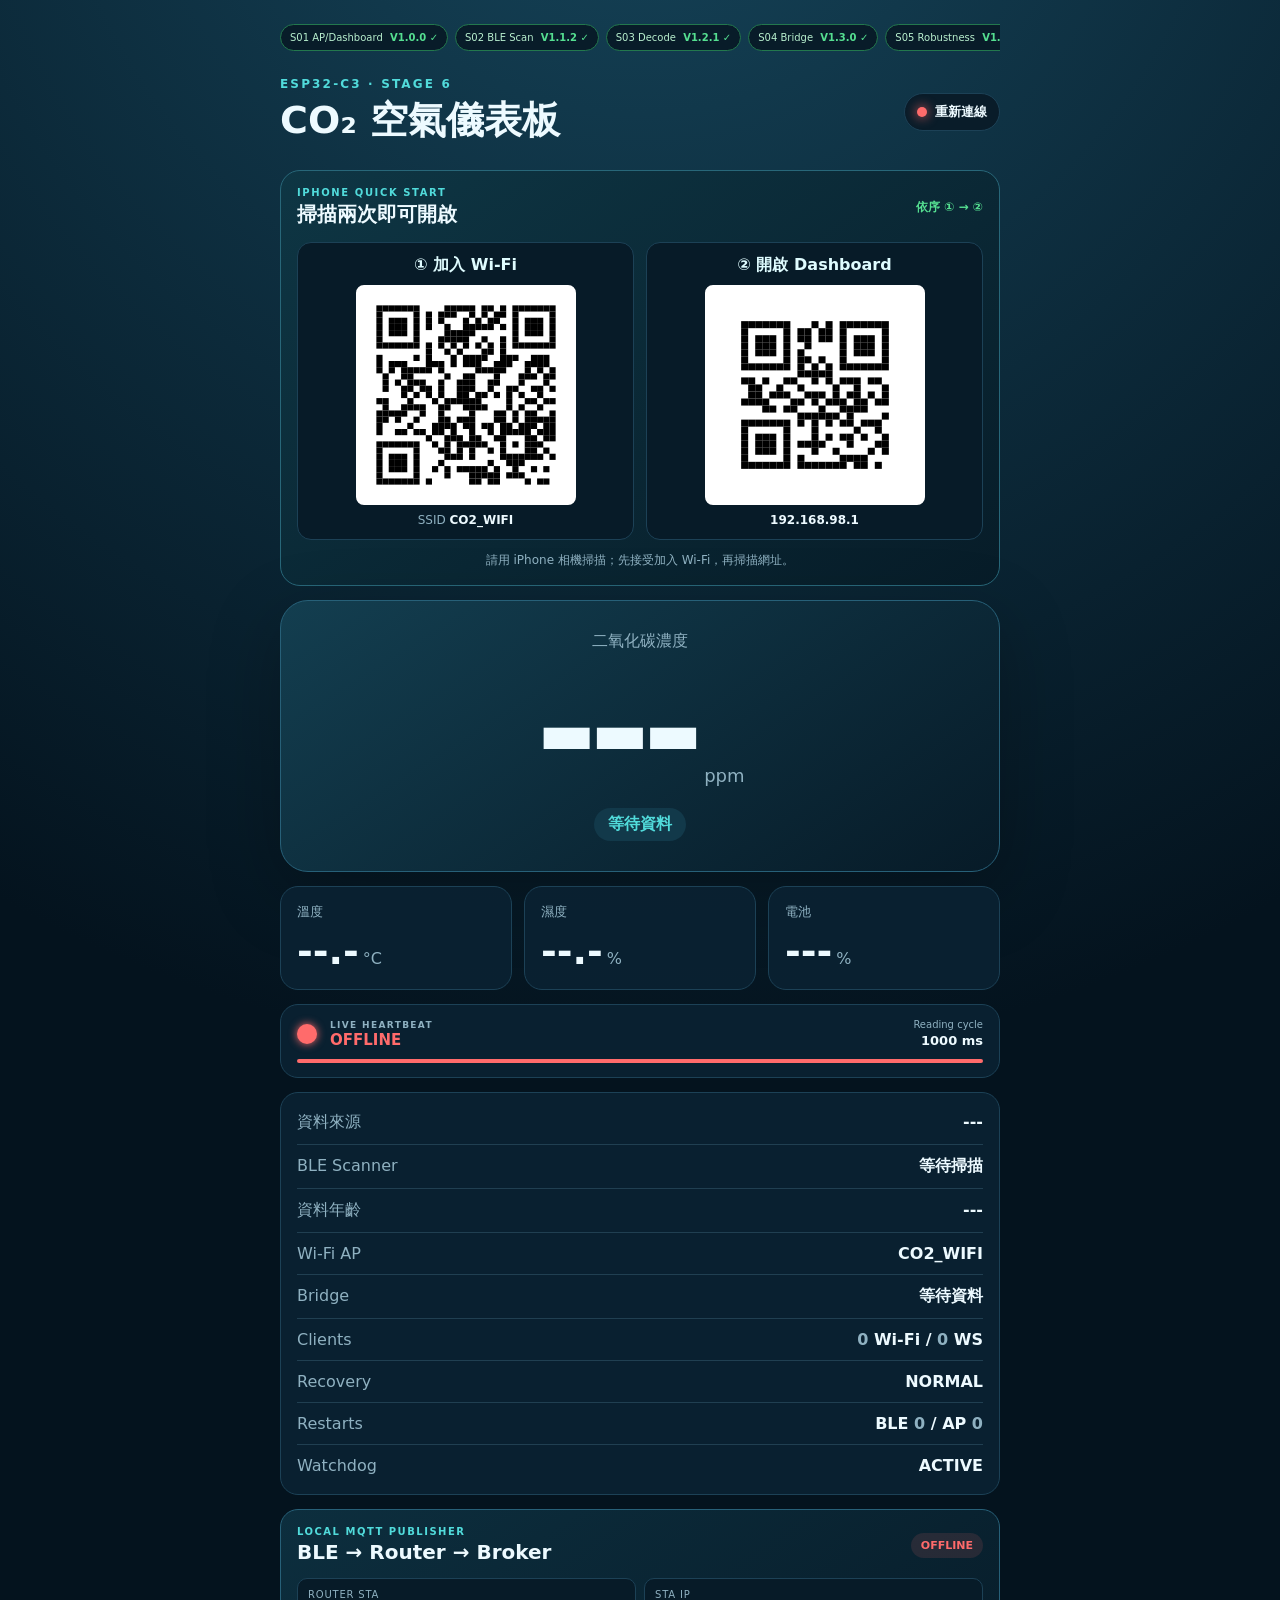
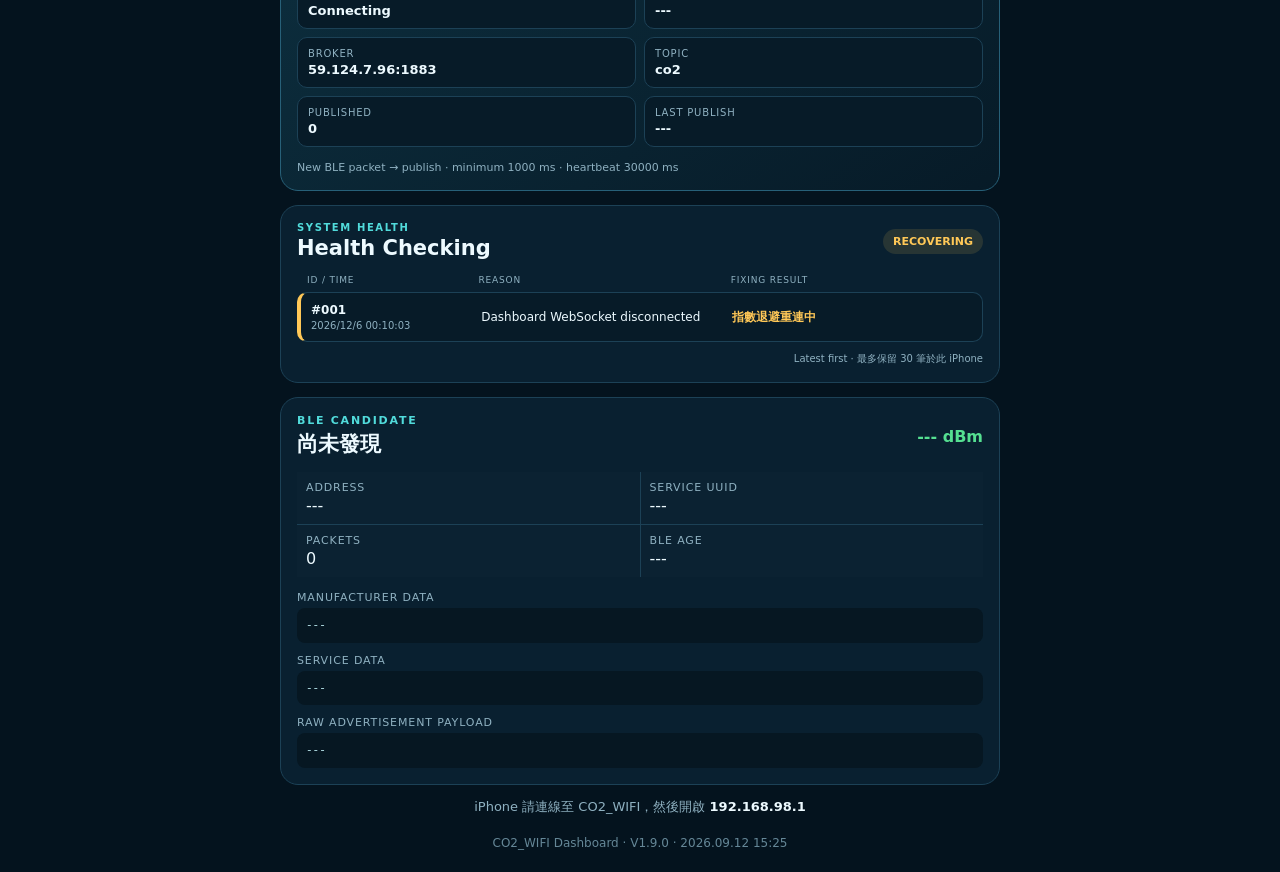
==== data/index.html @ e79537ef "Initial CO2_WIFI gateway and remote dashboard" ====
<!doctype html>
<html lang="zh-Hant">
<head>
  <meta charset="utf-8">
  <meta name="viewport" content="width=device-width,initial-scale=1,viewport-fit=cover">
  <meta name="theme-color" content="#071b2a">
  <title>CO2_WIFI Dashboard V1.9.0 2026.09.12 15:25</title>
  <link rel="stylesheet" href="style.css">
</head>
<body>
  <main class="shell">
    <nav class="task-line" aria-label="Project stages and versions">
      <span class="done">S01 AP/Dashboard <b>V1.0.0 ✓</b></span>
      <span class="done">S02 BLE Scan <b>V1.1.2 ✓</b></span>
      <span class="done">S03 Decode <b>V1.2.1 ✓</b></span>
      <span class="done">S04 Bridge <b>V1.3.0 ✓</b></span>
      <span class="done">S05 Robustness <b>V1.4.3 ✓</b></span>
      <span class="active">S06 Local MQTT <b>V1.9.0 ●</b></span>
    </nav>
    <header>
      <div>
        <p class="eyebrow">ESP32-C3 · STAGE 6</p>
        <h1>CO₂ 空氣儀表板</h1>
      </div>
      <div id="connection" class="status connecting"><span></span><strong>連線中</strong></div>
    </header>

    <section class="qr-panel" aria-labelledby="qr-title">
      <div class="qr-heading"><div><p>IPHONE QUICK START</p><h2 id="qr-title">掃描兩次即可開啟</h2></div><span>依序 ① → ②</span></div>
      <div class="qr-grid">
        <article>
          <b>① 加入 Wi-Fi</b>
          <img src="qr_wifi.svg" alt="加入 CO2_WIFI 的 Wi-Fi QR Code" width="220" height="220">
          <p>SSID <strong>CO2_WIFI</strong></p>
        </article>
        <article>
          <b>② 開啟 Dashboard</b>
          <img src="qr_dashboard.svg" alt="開啟 192.168.98.1 Dashboard 的 QR Code" width="220" height="220">
          <p><strong>192.168.98.1</strong></p>
        </article>
      </div>
      <p class="qr-note">請用 iPhone 相機掃描；先接受加入 Wi-Fi，再掃描網址。</p>
    </section>

    <section class="hero" aria-labelledby="co2-label">
      <p id="co2-label">二氧化碳濃度</p>
      <div><strong id="co2">---</strong><span>ppm</span></div>
      <p id="quality" class="quality">等待資料</p>
    </section>

    <section class="metrics">
      <article><p>溫度</p><strong id="temperature">--.-</strong><span>°C</span></article>
      <article><p>濕度</p><strong id="humidity">--.-</strong><span>%</span></article>
      <article><p>電池</p><strong id="battery">---</strong><span>%</span></article>
    </section>

    <section id="heartbeat-card" class="heartbeat-card waiting" aria-label="Live heartbeat and reading cycle">
      <div class="heartbeat-main"><span class="breathing-led" aria-hidden="true"></span><div><p>LIVE HEARTBEAT</p><strong id="heartbeat-state">WAITING</strong></div></div>
      <div class="cycle-info"><span>Reading cycle</span><strong id="cycle-period">1000 ms</strong></div>
      <div class="cycle-track" aria-hidden="true"><span id="cycle-progress"></span></div>
    </section>

    <section class="system">
      <div><span>資料來源</span><strong id="source">---</strong></div>
      <div><span>BLE Scanner</span><strong id="ble">等待掃描</strong></div>
      <div><span>資料年齡</span><strong id="age">---</strong></div>
      <div><span>Wi-Fi AP</span><strong>CO2_WIFI</strong></div>
      <div><span>Bridge</span><strong id="bridge">等待資料</strong></div>
      <div><span>Clients</span><strong><span id="wifi-clients">0</span> Wi-Fi / <span id="ws-clients">0</span> WS</strong></div>
      <div><span>Recovery</span><strong id="recovery">NORMAL</strong></div>
      <div><span>Restarts</span><strong>BLE <span id="ble-restarts">0</span> / AP <span id="ap-restarts">0</span></strong></div>
      <div><span>Watchdog</span><strong id="watchdog">ACTIVE</strong></div>
    </section>

    <section class="mqtt-panel" aria-labelledby="mqtt-title">
      <div class="mqtt-heading"><div><p>LOCAL MQTT PUBLISHER</p><h2 id="mqtt-title">BLE → Router → Broker</h2></div><strong id="mqtt-status" class="mqtt-offline">OFFLINE</strong></div>
      <dl>
        <div><dt>Router STA</dt><dd id="sta-status">Connecting</dd></div>
        <div><dt>STA IP</dt><dd id="sta-ip">---</dd></div>
        <div><dt>Broker</dt><dd id="mqtt-broker">59.124.7.96:1883</dd></div>
        <div><dt>Topic</dt><dd id="mqtt-topic">co2</dd></div>
        <div><dt>Published</dt><dd id="mqtt-count">0</dd></div>
        <div><dt>Last publish</dt><dd id="mqtt-age">---</dd></div>
      </dl>
      <p class="mqtt-rule">New BLE packet → publish · minimum 1000 ms · heartbeat 30000 ms</p>
    </section>

    <section class="health-panel" aria-labelledby="health-title">
      <div class="health-heading">
        <div><p>SYSTEM HEALTH</p><h2 id="health-title">Health Checking</h2></div>
        <strong id="health-summary" class="health-ok">HEALTHY</strong>
      </div>
      <div class="health-columns" aria-hidden="true"><span>ID / TIME</span><span>REASON</span><span>FIXING RESULT</span></div>
      <ol id="health-history" class="health-history">
        <li class="health-empty">No failure history</li>
      </ol>
      <p class="health-note">Latest first · 最多保留 30 筆於此 iPhone</p>
    </section>

    <section class="ble-panel">
      <div class="panel-title"><div><p>BLE CANDIDATE</p><h2 id="ble-name">尚未發現</h2></div><strong id="ble-rssi">--- dBm</strong></div>
      <dl>
        <div><dt>Address</dt><dd id="ble-address">---</dd></div>
        <div><dt>Service UUID</dt><dd id="ble-uuid">---</dd></div>
        <div><dt>Packets</dt><dd id="ble-count">0</dd></div>
        <div><dt>BLE age</dt><dd id="ble-age">---</dd></div>
      </dl>
      <label>Manufacturer Data</label><code id="ble-manufacturer">---</code>
      <label>Service Data</label><code id="ble-service-data">---</code>
      <label>Raw Advertisement Payload</label><code id="ble-raw">---</code>
    </section>

    <p class="hint">iPhone 請連線至 CO2_WIFI，然後開啟 <strong>192.168.98.1</strong></p>
    <footer>CO2_WIFI Dashboard · V1.9.0 · 2026.09.12 15:25</footer>
  </main>
  <script src="app.js"></script>
</body>
</html>
---- data/style.css ----
:root{color-scheme:dark;--bg:#04131e;--panel:#0b2232;--line:#1c4156;--text:#edfaff;--muted:#8fb1c1;--cyan:#51dbdb;--green:#55df91;--amber:#ffc857;--red:#ff6b6b}*{box-sizing:border-box}body{margin:0;min-height:100vh;background:radial-gradient(circle at 50% -10%,#16465c 0,var(--bg) 47%);color:var(--text);font-family:ui-rounded,"SF Pro Rounded",system-ui,sans-serif}.shell{width:min(760px,100%);margin:auto;padding:calc(24px + env(safe-area-inset-top)) 20px calc(22px + env(safe-area-inset-bottom))}header{display:flex;align-items:center;justify-content:space-between;gap:16px;margin-bottom:24px}.eyebrow{margin:0;color:var(--cyan);font-size:12px;font-weight:800;letter-spacing:.18em}h1{margin:4px 0 0;font-size:clamp(25px,7vw,38px)}.status{display:flex;align-items:center;gap:8px;border:1px solid var(--line);border-radius:999px;padding:9px 12px;background:#091c29;font-size:13px;white-space:nowrap}.status span{width:10px;height:10px;border-radius:50%;background:var(--amber);box-shadow:0 0 12px var(--amber)}.status.live span{background:var(--green);box-shadow:0 0 12px var(--green)}.status.stale span{background:var(--amber)}.status.offline span{background:var(--red);box-shadow:0 0 12px var(--red)}.hero{text-align:center;border:1px solid #276078;border-radius:28px;padding:30px 18px;background:linear-gradient(145deg,rgba(20,65,83,.9),rgba(7,27,40,.94));box-shadow:0 22px 70px rgba(0,0,0,.25)}.hero p{margin:0;color:var(--muted)}.hero div{display:flex;justify-content:center;align-items:baseline;gap:9px;margin:3px 0}.hero strong{font-size:clamp(78px,24vw,150px);line-height:1;font-variant-numeric:tabular-nums;letter-spacing:-.06em}.hero div span{font-size:18px;color:var(--muted)}.hero .quality{display:inline-block;border-radius:999px;padding:6px 14px;background:#12394a;color:var(--cyan);font-weight:800}.metrics{display:grid;grid-template-columns:repeat(3,1fr);gap:12px;margin:14px 0}.metrics article,.system,.ble-panel{border:1px solid var(--line);border-radius:18px;background:rgba(11,34,50,.9)}.metrics article{padding:16px}.metrics p{margin:0 0 8px;color:var(--muted);font-size:13px}.metrics strong{font-size:clamp(24px,7vw,38px);font-variant-numeric:tabular-nums}.metrics span{color:var(--muted);margin-left:4px}.system{padding:8px 16px}.system div{display:flex;justify-content:space-between;gap:16px;padding:11px 0;border-bottom:1px solid rgba(51,90,108,.55)}.system div:last-child{border:0}.system span{color:var(--muted)}.system strong{text-align:right}.ble-panel{margin-top:14px;padding:16px}.panel-title{display:flex;align-items:center;justify-content:space-between;gap:16px}.panel-title p{margin:0;color:var(--cyan);font-size:11px;font-weight:800;letter-spacing:.16em}.panel-title h2{margin:3px 0 0;font-size:21px}.panel-title>strong{color:var(--green);font-variant-numeric:tabular-nums}.ble-panel dl{display:grid;grid-template-columns:1fr 1fr;gap:1px;margin:14px 0;background:var(--line)}.ble-panel dl div{background:var(--panel);padding:9px}.ble-panel dt,.ble-panel label{color:var(--muted);font-size:11px;text-transform:uppercase;letter-spacing:.08em}.ble-panel dd{margin:2px 0 0;overflow-wrap:anywhere}.ble-panel label{display:block;margin:11px 0 4px}.ble-panel code{display:block;padding:9px;border-radius:8px;background:#061722;color:#bdebf1;font-family:ui-monospace,monospace;font-size:11px;line-height:1.5;overflow-wrap:anywhere}.hint{text-align:center;color:var(--muted);font-size:13px}.hint strong{color:var(--text)}footer{text-align:center;color:#658797;font-size:12px;margin-top:20px}@media(max-width:520px){.shell{padding-left:14px;padding-right:14px}header{align-items:flex-start}.status strong{display:none}.metrics{gap:8px}.metrics article{padding:13px 10px}.metrics strong{font-size:25px}.ble-panel dl{grid-template-columns:1fr}}
.task-line{display:flex;gap:7px;overflow-x:auto;margin:0 0 18px;padding:0 0 8px;scrollbar-width:thin}.task-line span{flex:0 0 auto;padding:7px 9px;border:1px solid var(--line);border-radius:999px;background:#081c29;color:var(--muted);font-size:10px;white-space:nowrap}.task-line b{margin-left:4px;color:#7897a5}.task-line .done{border-color:#23784d;color:#b8efce}.task-line .done b{color:var(--green)}.task-line .active{border-color:#258b91;background:#0d353d;color:#c5ffff;box-shadow:0 0 18px rgba(81,219,219,.12)}.task-line .active b{color:var(--cyan)}
.qr-panel{margin:0 0 14px;padding:16px;border:1px solid #286779;border-radius:20px;background:linear-gradient(145deg,rgba(14,54,68,.96),rgba(7,28,40,.96))}.qr-heading{display:flex;align-items:center;justify-content:space-between;gap:14px}.qr-heading p{margin:0;color:var(--cyan);font-size:10px;font-weight:800;letter-spacing:.16em}.qr-heading h2{margin:3px 0 0;font-size:20px}.qr-heading>span{color:var(--green);font-size:12px;font-weight:800}.qr-grid{display:grid;grid-template-columns:1fr 1fr;gap:12px;margin-top:14px}.qr-grid article{text-align:center;padding:12px;border:1px solid var(--line);border-radius:14px;background:#071b28}.qr-grid article>b{display:block;margin-bottom:9px;color:#dffcff}.qr-grid img{display:block;width:min(100%,220px);height:auto;aspect-ratio:1;margin:auto;border:8px solid #fff;border-radius:8px;background:#fff}.qr-grid p{margin:8px 0 0;color:var(--muted);font-size:12px}.qr-grid strong{color:var(--text)}.qr-note{margin:12px 0 0;text-align:center;color:var(--muted);font-size:12px}@media(max-width:520px){.qr-grid{gap:7px}.qr-panel{padding:12px}.qr-grid article{padding:8px}.qr-grid article>b{font-size:12px}.qr-grid img{border-width:5px}.qr-heading>span{display:none}}
.health-panel{margin-top:14px;padding:16px;border:1px solid var(--line);border-radius:18px;background:rgba(11,34,50,.9)}.health-heading{display:flex;align-items:center;justify-content:space-between;gap:14px}.health-heading p{margin:0;color:var(--cyan);font-size:10px;font-weight:800;letter-spacing:.16em}.health-heading h2{margin:3px 0 0;font-size:21px}.health-heading>strong{padding:6px 10px;border-radius:999px;font-size:11px}.health-ok{color:var(--green);background:rgba(85,223,145,.12)}.health-warn{color:var(--amber);background:rgba(255,200,87,.12)}.health-bad{color:var(--red);background:rgba(255,107,107,.12)}.health-columns,.health-history li{display:grid;grid-template-columns:minmax(105px,.8fr) minmax(130px,1.2fr) minmax(130px,1.2fr);gap:10px}.health-columns{margin:15px 0 5px;padding:0 10px;color:var(--muted);font-size:9px;letter-spacing:.09em}.health-history{list-style:none;margin:0;padding:0}.health-history li{align-items:center;margin-top:7px;padding:10px;border:1px solid var(--line);border-left:4px solid var(--amber);border-radius:10px;background:#071b28;font-size:12px}.health-history li.failed{border-left-color:var(--red)}.health-history li.fixing{border-left-color:var(--amber)}.health-history li.recovered{border-left-color:var(--green)}.health-id{font-weight:800;font-variant-numeric:tabular-nums}.health-time{display:block;margin-top:3px;color:var(--muted);font-size:10px}.health-result{font-weight:700}.failed .health-result{color:var(--red)}.fixing .health-result{color:var(--amber)}.recovered .health-result{color:var(--green)}.health-history .health-empty{display:block;text-align:center;color:var(--muted);border-left:1px solid var(--line)}.health-note{margin:10px 0 0;text-align:right;color:var(--muted);font-size:10px}@media(max-width:520px){.health-columns{display:none}.health-history li{grid-template-columns:1fr}.health-result{padding-top:6px;border-top:1px solid var(--line)}}
.heartbeat-card{--cycle:1000ms;display:grid;grid-template-columns:1fr auto;align-items:center;gap:10px;margin:14px 0;padding:14px 16px;border:1px solid var(--line);border-radius:18px;background:rgba(11,34,50,.9)}.heartbeat-main{display:flex;align-items:center;gap:13px}.heartbeat-main p{margin:0;color:var(--muted);font-size:9px;font-weight:800;letter-spacing:.15em}.heartbeat-main strong{font-size:15px;color:var(--amber)}.breathing-led{width:20px;height:20px;border-radius:50%;background:var(--amber);box-shadow:0 0 8px var(--amber)}.heartbeat-card.live .breathing-led{background:var(--green);animation:ledBreath var(--cycle) ease-in-out infinite}.heartbeat-card.live .heartbeat-main strong{color:var(--green)}.heartbeat-card.stale .breathing-led{background:var(--amber);box-shadow:0 0 9px var(--amber)}.heartbeat-card.offline .breathing-led{background:var(--red);box-shadow:0 0 9px var(--red)}.heartbeat-card.offline .heartbeat-main strong{color:var(--red)}.cycle-info{text-align:right}.cycle-info span{display:block;color:var(--muted);font-size:10px}.cycle-info strong{font-size:13px;font-variant-numeric:tabular-nums}.cycle-track{grid-column:1/-1;height:4px;overflow:hidden;border-radius:999px;background:#17384a}.cycle-track span{display:block;width:100%;height:100%;transform-origin:left;background:var(--amber)}.heartbeat-card.live .cycle-track span{background:var(--green);animation:readingCycle var(--cycle) linear infinite}.heartbeat-card.offline .cycle-track span{width:100%;background:var(--red);animation:none}@keyframes ledBreath{0%,100%{opacity:.3;transform:scale(.78);box-shadow:0 0 5px var(--green)}50%{opacity:1;transform:scale(1);box-shadow:0 0 22px var(--green)}}@keyframes readingCycle{from{transform:scaleX(0)}to{transform:scaleX(1)}}@media(prefers-reduced-motion:reduce){.heartbeat-card.live .breathing-led,.heartbeat-card.live .cycle-track span{animation:none}}
.mqtt-panel{margin-top:14px;padding:16px;border:1px solid #276078;border-radius:18px;background:linear-gradient(145deg,rgba(13,48,64,.94),rgba(7,27,40,.94))}.mqtt-heading{display:flex;align-items:center;justify-content:space-between;gap:14px}.mqtt-heading p{margin:0;color:var(--cyan);font-size:10px;font-weight:800;letter-spacing:.15em}.mqtt-heading h2{margin:3px 0 0;font-size:20px}.mqtt-heading>strong{padding:6px 10px;border-radius:999px;font-size:11px}.mqtt-online{color:var(--green);background:rgba(85,223,145,.12)}.mqtt-offline{color:var(--red);background:rgba(255,107,107,.12)}.mqtt-panel dl{display:grid;grid-template-columns:repeat(2,1fr);gap:8px;margin:14px 0}.mqtt-panel dl div{padding:10px;border:1px solid var(--line);border-radius:10px;background:#071b28}.mqtt-panel dt{color:var(--muted);font-size:10px;text-transform:uppercase;letter-spacing:.08em}.mqtt-panel dd{margin:3px 0 0;overflow-wrap:anywhere;font-size:13px;font-weight:700}.mqtt-rule{margin:0;color:var(--muted);font-size:11px}@media(max-width:520px){.mqtt-panel dl{grid-template-columns:1fr 1fr}.mqtt-heading h2{font-size:17px}}
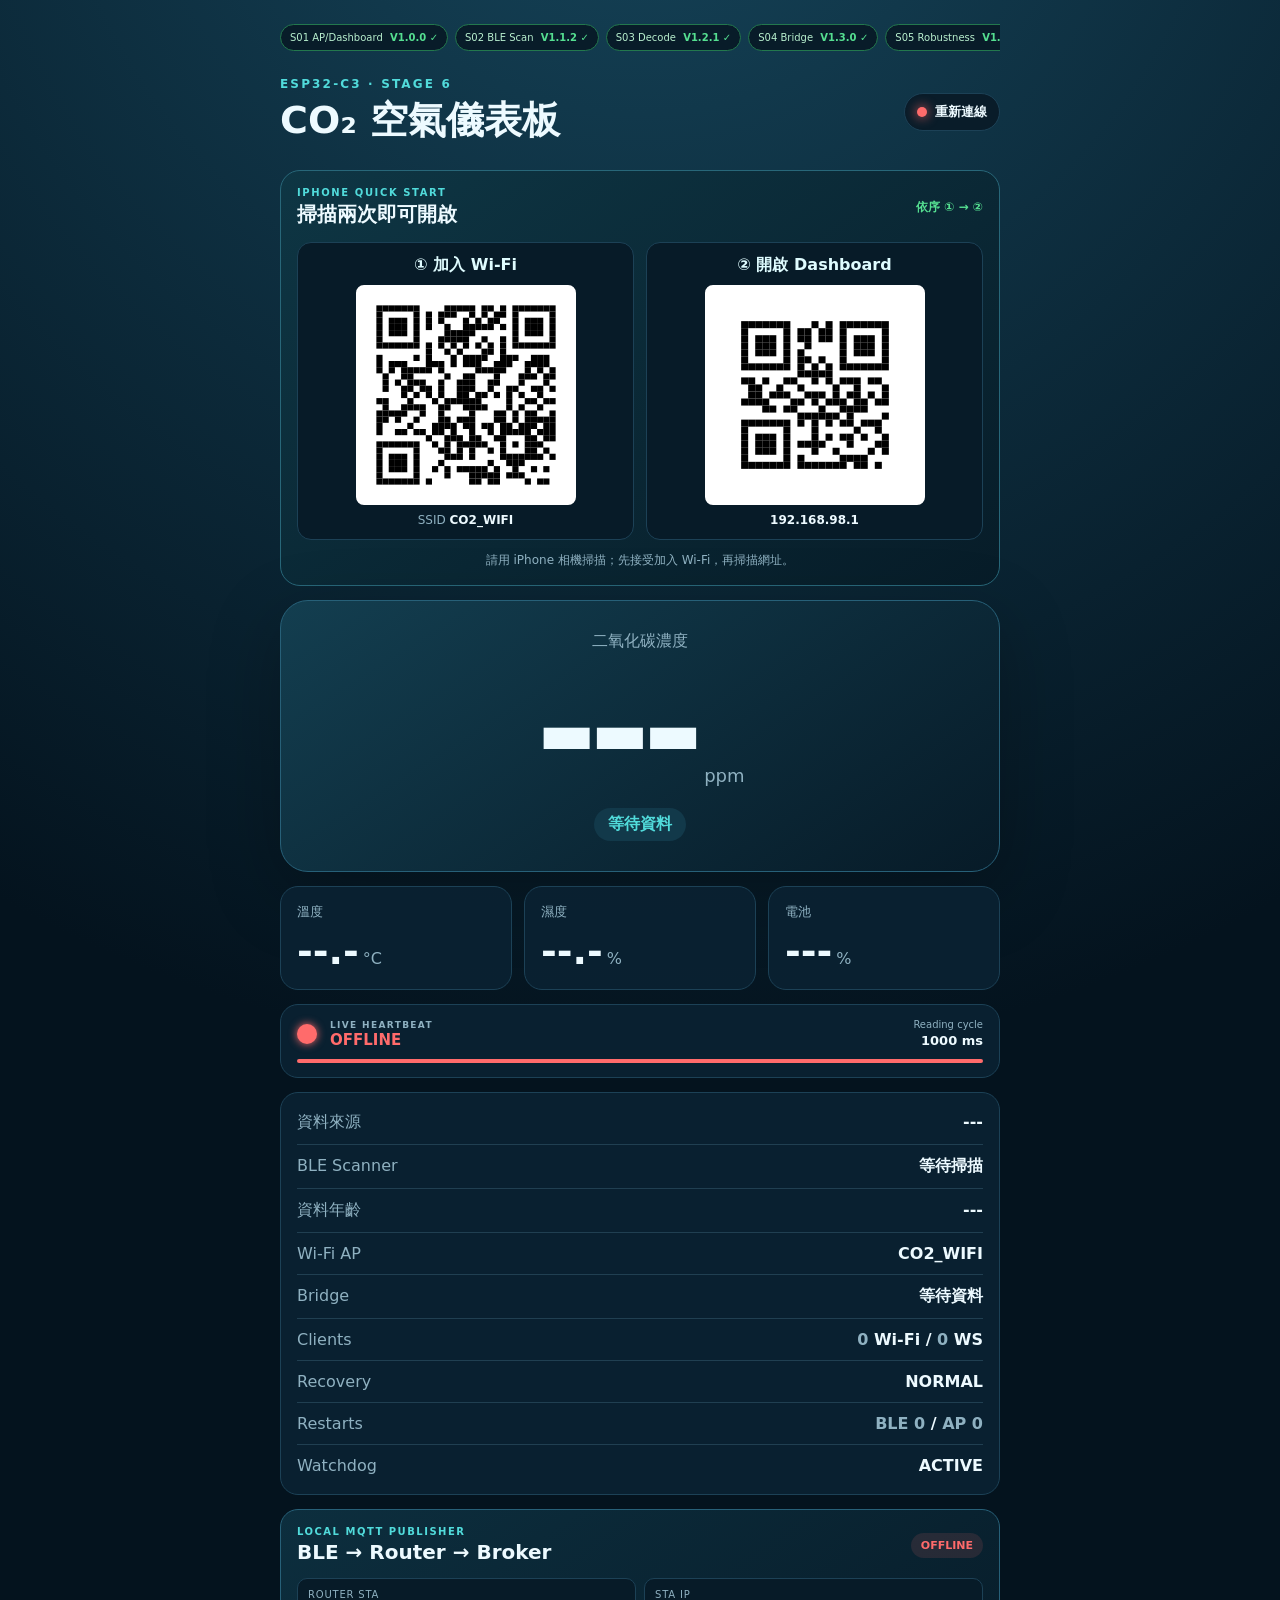
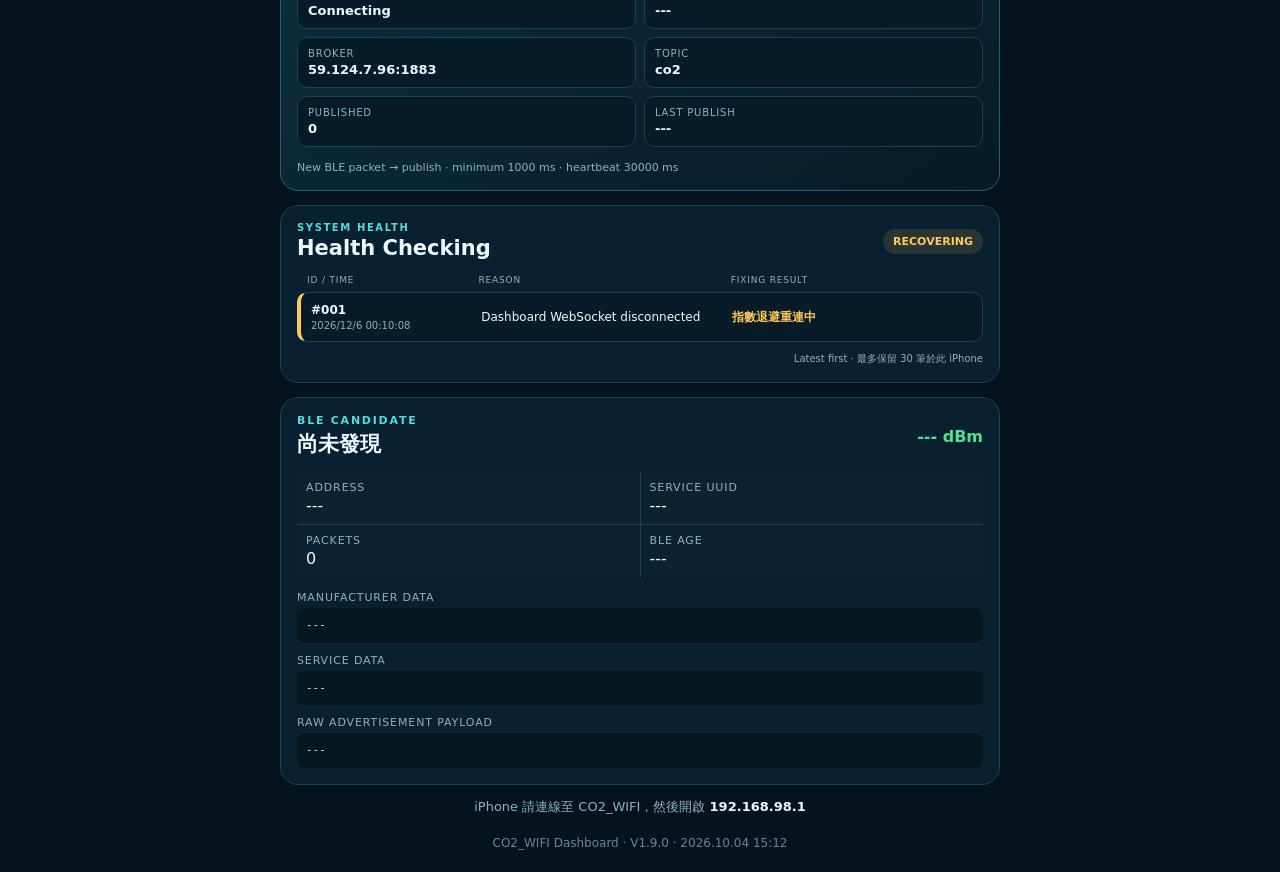
==== commit 61ddecfc: "Add auto-playing CO2 trend dashboard" ====
--- a/data/index.html
+++ b/data/index.html
@@ -4,7 +4,7 @@
   <meta charset="utf-8">
   <meta name="viewport" content="width=device-width,initial-scale=1,viewport-fit=cover">
   <meta name="theme-color" content="#071b2a">
-  <title>CO2_WIFI Dashboard V1.9.0 2026.09.12 15:25</title>
+  <title>CO2_WIFI Dashboard V1.9.0 2026.10.04 15:12</title>
   <link rel="stylesheet" href="style.css">
 </head>
 <body>
@@ -19,27 +19,27 @@
     </nav>
     <header>
       <div>
-        <p class="eyebrow">ESP32-C3 · STAGE 6</p>
+        <p id="bridge-eyebrow" class="eyebrow">ESP32-C3 · STAGE 6</p>
         <h1>CO₂ 空氣儀表板</h1>
       </div>
       <div id="connection" class="status connecting"><span></span><strong>連線中</strong></div>
     </header>
 
     <section class="qr-panel" aria-labelledby="qr-title">
-      <div class="qr-heading"><div><p>IPHONE QUICK START</p><h2 id="qr-title">掃描兩次即可開啟</h2></div><span>依序 ① → ②</span></div>
+      <div class="qr-heading"><div><p>IPHONE QUICK START</p><h2 id="qr-title">掃描兩次即可開啟</h2></div><span id="qr-order">依序 ① → ②</span></div>
       <div class="qr-grid">
         <article>
-          <b>① 加入 Wi-Fi</b>
-          <img src="qr_wifi.svg" alt="加入 CO2_WIFI 的 Wi-Fi QR Code" width="220" height="220">
-          <p>SSID <strong>CO2_WIFI</strong></p>
+          <b id="network-step">① 加入 Wi-Fi</b>
+          <img id="network-qr" src="qr_wifi.svg" alt="加入 CO2_WIFI 的 Wi-Fi QR Code" width="220" height="220">
+          <p id="network-text">SSID <strong id="network-name">CO2_WIFI</strong></p>
         </article>
         <article>
           <b>② 開啟 Dashboard</b>
-          <img src="qr_dashboard.svg" alt="開啟 192.168.98.1 Dashboard 的 QR Code" width="220" height="220">
-          <p><strong>192.168.98.1</strong></p>
+          <img id="dashboard-qr" src="qr_dashboard.svg" alt="開啟 Dashboard 的 QR Code" width="220" height="220">
+          <p><strong id="dashboard-address">192.168.98.1</strong></p>
         </article>
       </div>
-      <p class="qr-note">請用 iPhone 相機掃描；先接受加入 Wi-Fi，再掃描網址。</p>
+      <p id="qr-note" class="qr-note">請用 iPhone 相機掃描；先接受加入 Wi-Fi，再掃描網址。</p>
     </section>
 
     <section class="hero" aria-labelledby="co2-label">
@@ -64,25 +64,25 @@
       <div><span>資料來源</span><strong id="source">---</strong></div>
       <div><span>BLE Scanner</span><strong id="ble">等待掃描</strong></div>
       <div><span>資料年齡</span><strong id="age">---</strong></div>
-      <div><span>Wi-Fi AP</span><strong>CO2_WIFI</strong></div>
+      <div><span id="network-label">Wi-Fi AP</span><strong id="system-network-name">CO2_WIFI</strong></div>
       <div><span>Bridge</span><strong id="bridge">等待資料</strong></div>
       <div><span>Clients</span><strong><span id="wifi-clients">0</span> Wi-Fi / <span id="ws-clients">0</span> WS</strong></div>
       <div><span>Recovery</span><strong id="recovery">NORMAL</strong></div>
-      <div><span>Restarts</span><strong>BLE <span id="ble-restarts">0</span> / AP <span id="ap-restarts">0</span></strong></div>
+      <div><span>Restarts</span><strong><span id="restart-primary-label">BLE</span> <span id="ble-restarts">0</span> / <span id="restart-secondary-label">AP</span> <span id="ap-restarts">0</span></strong></div>
       <div><span>Watchdog</span><strong id="watchdog">ACTIVE</strong></div>
     </section>
 
     <section class="mqtt-panel" aria-labelledby="mqtt-title">
-      <div class="mqtt-heading"><div><p>LOCAL MQTT PUBLISHER</p><h2 id="mqtt-title">BLE → Router → Broker</h2></div><strong id="mqtt-status" class="mqtt-offline">OFFLINE</strong></div>
+      <div class="mqtt-heading"><div><p id="mqtt-eyebrow">LOCAL MQTT PUBLISHER</p><h2 id="mqtt-title">BLE → Router → Broker</h2></div><strong id="mqtt-status" class="mqtt-offline">OFFLINE</strong></div>
       <dl>
-        <div><dt>Router STA</dt><dd id="sta-status">Connecting</dd></div>
+        <div><dt id="sta-label">Router STA</dt><dd id="sta-status">Connecting</dd></div>
         <div><dt>STA IP</dt><dd id="sta-ip">---</dd></div>
         <div><dt>Broker</dt><dd id="mqtt-broker">59.124.7.96:1883</dd></div>
         <div><dt>Topic</dt><dd id="mqtt-topic">co2</dd></div>
         <div><dt>Published</dt><dd id="mqtt-count">0</dd></div>
         <div><dt>Last publish</dt><dd id="mqtt-age">---</dd></div>
       </dl>
-      <p class="mqtt-rule">New BLE packet → publish · minimum 1000 ms · heartbeat 30000 ms</p>
+      <p id="mqtt-rule" class="mqtt-rule">New BLE packet → publish · minimum 1000 ms · heartbeat 30000 ms</p>
     </section>
 
     <section class="health-panel" aria-labelledby="health-title">
@@ -110,8 +110,8 @@
       <label>Raw Advertisement Payload</label><code id="ble-raw">---</code>
     </section>
 
-    <p class="hint">iPhone 請連線至 CO2_WIFI，然後開啟 <strong>192.168.98.1</strong></p>
-    <footer>CO2_WIFI Dashboard · V1.9.0 · 2026.09.12 15:25</footer>
+    <p id="bridge-hint" class="hint">iPhone 請連線至 CO2_WIFI，然後開啟 <strong>192.168.98.1</strong></p>
+    <footer id="dashboard-footer">CO2_WIFI Dashboard · V1.9.0 · 2026.10.04 15:12</footer>
   </main>
   <script src="app.js"></script>
 </body>
